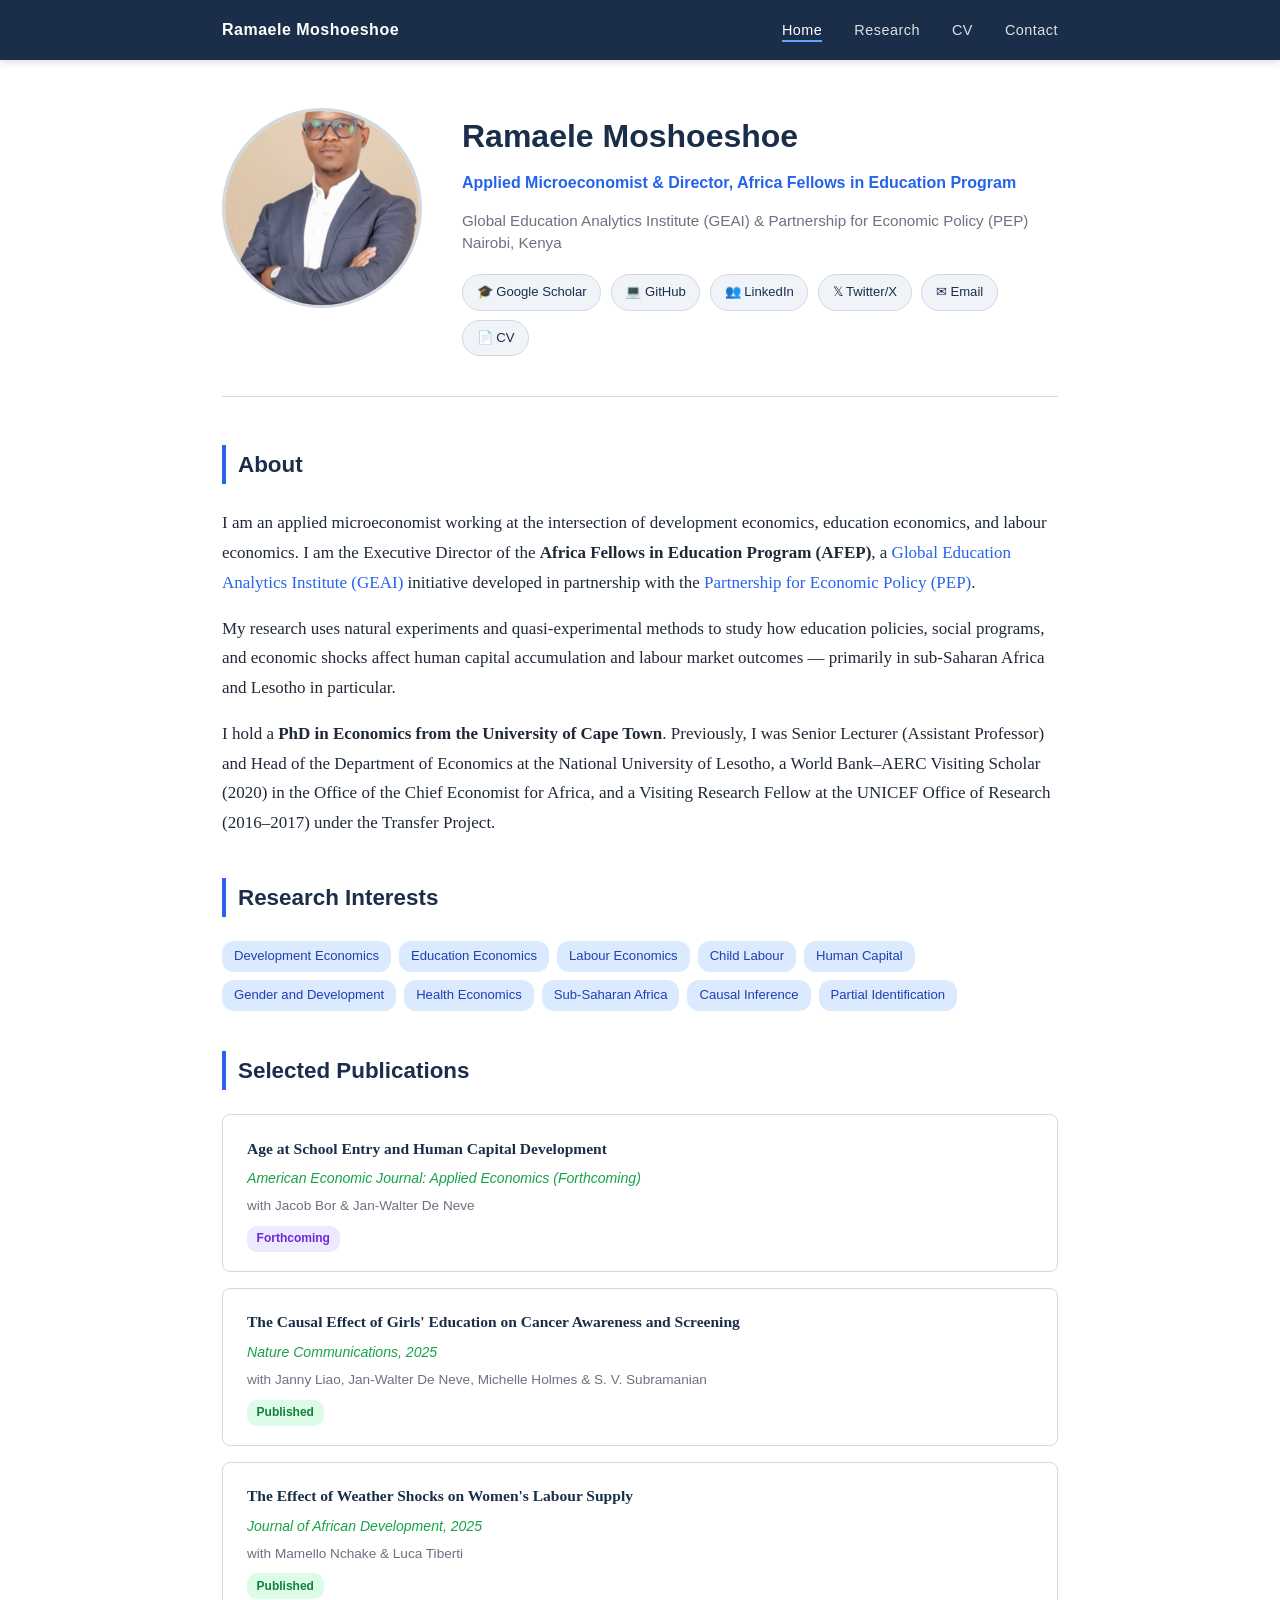
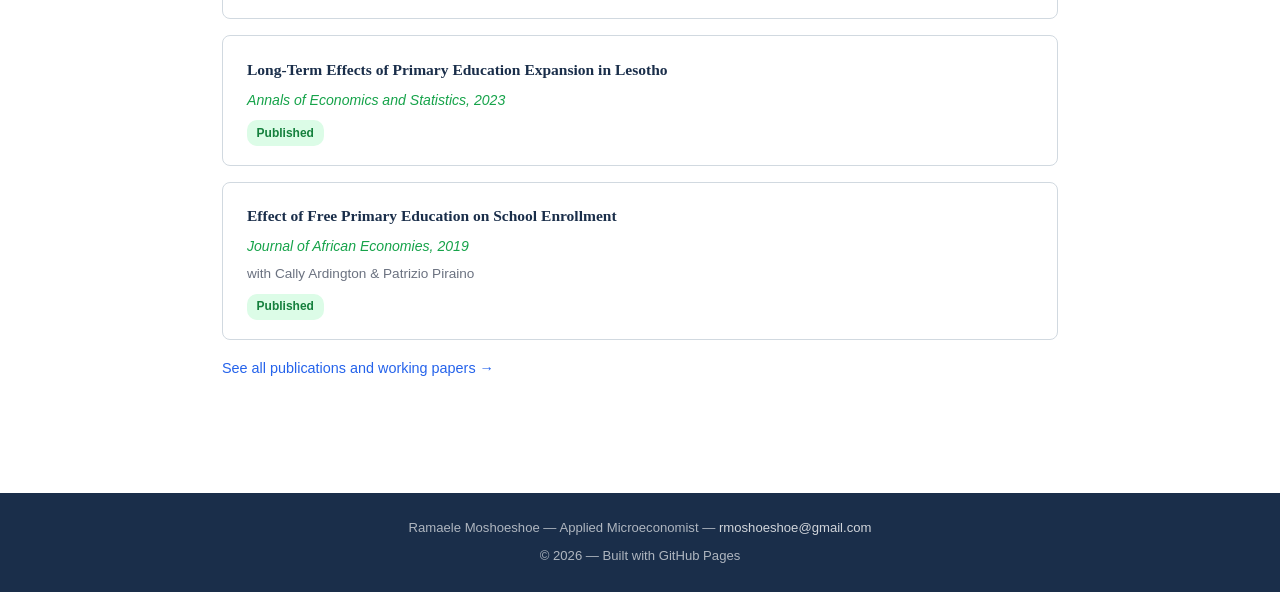
==== index.html @ 140e9177 "Add Google Scholar link" ====
<!DOCTYPE html>
<html lang="en">
<head>
  <meta charset="UTF-8" />
  <meta name="viewport" content="width=device-width, initial-scale=1.0" />
  <title>Ramaele Moshoeshoe — Economist</title>
  <meta name="description" content="Personal website of Ramaele Moshoeshoe, applied microeconomist and Director of the Africa Fellows in Education Program." />
  <link rel="stylesheet" href="css/style.css" />
</head>
<body>

<!-- ===== NAVIGATION ===== -->
<nav>
  <div class="nav-inner">
    <span class="nav-brand">Ramaele Moshoeshoe</span>
    <ul>
      <li><a href="index.html" class="active">Home</a></li>
      <li><a href="research.html">Research</a></li>
      <li><a href="cv.html">CV</a></li>
      <li><a href="contact.html">Contact</a></li>
    </ul>
  </div>
</nav>

<!-- ===== MAIN CONTENT ===== -->
<div class="container">

  <!-- Profile -->
  <section class="hero">
    <img
      src="profile_cropped.jpg"
      alt="Ramaele Moshoeshoe"
      style="width:200px; height:200px; border-radius:50%; flex-shrink:0; border:3px solid #d1d9e0;"
    />
    <div class="hero-text">
      <h1>Ramaele Moshoeshoe</h1>
      <p class="title">Applied Microeconomist &amp; Director, Africa Fellows in Education Program</p>
      <p class="affil">
        Global Education Analytics Institute (GEAI) &amp; Partnership for Economic Policy (PEP)<br />
        Nairobi, Kenya
      </p>

      <div class="social-links">
        <a href="https://scholar.google.com/citations?user=QpZNCz0AAAAJ" target="_blank">
          &#127891; Google Scholar
        </a>
        <a href="https://github.com/rmoshoeshoe" target="_blank">
          &#128187; GitHub
        </a>
        <a href="https://www.linkedin.com/in/ramaele-moshoeshoe-6586a420" target="_blank">
          &#128101; LinkedIn
        </a>
        <a href="https://twitter.com/rama_mosh" target="_blank">
          &#120143; Twitter/X
        </a>
        <a href="mailto:rmoshoeshoe@gmail.com">
          &#9993; Email
        </a>
        <a href="cv.html">
          &#128196; CV
        </a>
      </div>
    </div>
  </section>

  <!-- About -->
  <section class="bio" style="margin-bottom: 2.5rem;">
    <h2 class="section-title">About</h2>
    <p>
      I am an applied microeconomist working at the intersection of development economics,
      education economics, and labour economics. I am the Executive Director of the
      <strong>Africa Fellows in Education Program (AFEP)</strong>, a
      <a href="https://geai.org" target="_blank">Global Education Analytics Institute (GEAI)</a>
      initiative developed in partnership with the
      <a href="https://www.pep-net.org" target="_blank">Partnership for Economic Policy (PEP)</a>.
    </p>
    <p>
      My research uses natural experiments and quasi-experimental methods to study how education
      policies, social programs, and economic shocks affect human capital accumulation and
      labour market outcomes — primarily in sub-Saharan Africa and Lesotho in particular.
    </p>
    <p>
      I hold a <strong>PhD in Economics from the University of Cape Town</strong>.
      Previously, I was Senior Lecturer (Assistant Professor) and Head of the Department of
      Economics at the National University of Lesotho, a World Bank–AERC Visiting Scholar
      (2020) in the Office of the Chief Economist for Africa, and a Visiting Research Fellow
      at the UNICEF Office of Research (2016–2017) under the Transfer Project.
    </p>
  </section>

  <!-- Research Interests -->
  <section style="margin-bottom: 2.5rem;">
    <h2 class="section-title">Research Interests</h2>
    <div class="tags">
      <span class="tag">Development Economics</span>
      <span class="tag">Education Economics</span>
      <span class="tag">Labour Economics</span>
      <span class="tag">Child Labour</span>
      <span class="tag">Human Capital</span>
      <span class="tag">Gender and Development</span>
      <span class="tag">Health Economics</span>
      <span class="tag">Sub-Saharan Africa</span>
      <span class="tag">Causal Inference</span>
      <span class="tag">Partial Identification</span>
    </div>
  </section>

  <!-- Selected Publications -->
  <section>
    <h2 class="section-title">Selected Publications</h2>
    <ul class="pub-list">

      <li class="pub-item">
        <div class="pub-title">
          Age at School Entry and Human Capital Development
        </div>
        <div class="pub-journal">American Economic Journal: Applied Economics (Forthcoming)</div>
        <div class="pub-authors">with Jacob Bor &amp; Jan-Walter De Neve</div>
        <div class="pub-meta">
          <span class="badge badge-forth">Forthcoming</span>
        </div>
      </li>

      <li class="pub-item">
        <div class="pub-title">
          The Causal Effect of Girls' Education on Cancer Awareness and Screening
        </div>
        <div class="pub-journal">Nature Communications, 2025</div>
        <div class="pub-authors">with Janny Liao, Jan-Walter De Neve, Michelle Holmes &amp; S. V. Subramanian</div>
        <div class="pub-meta">
          <span class="badge badge-pub">Published</span>
        </div>
      </li>

      <li class="pub-item">
        <div class="pub-title">
          The Effect of Weather Shocks on Women's Labour Supply
        </div>
        <div class="pub-journal">Journal of African Development, 2025</div>
        <div class="pub-authors">with Mamello Nchake &amp; Luca Tiberti</div>
        <div class="pub-meta">
          <span class="badge badge-pub">Published</span>
        </div>
      </li>

      <li class="pub-item">
        <div class="pub-title">
          Long-Term Effects of Primary Education Expansion in Lesotho
        </div>
        <div class="pub-journal">Annals of Economics and Statistics, 2023</div>
        <div class="pub-meta">
          <span class="badge badge-pub">Published</span>
        </div>
      </li>

      <li class="pub-item">
        <div class="pub-title">
          Effect of Free Primary Education on School Enrollment
        </div>
        <div class="pub-journal">Journal of African Economies, 2019</div>
        <div class="pub-authors">with Cally Ardington &amp; Patrizio Piraino</div>
        <div class="pub-meta">
          <span class="badge badge-pub">Published</span>
        </div>
      </li>

    </ul>
    <p style="margin-top: 1rem; font-family: Arial, sans-serif; font-size: 0.9rem;">
      <a href="research.html">See all publications and working papers &rarr;</a>
    </p>
  </section>

</div>

<!-- ===== FOOTER ===== -->
<footer>
  <p>Ramaele Moshoeshoe &mdash; Applied Microeconomist &mdash;
    <a href="mailto:rmoshoeshoe@gmail.com">rmoshoeshoe@gmail.com</a>
  </p>
  <p style="margin-top: 0.3rem;">
    &copy; <span id="yr"></span> &mdash;
    Built with GitHub Pages
  </p>
</footer>
<script>document.getElementById('yr').textContent = new Date().getFullYear();</script>

</body>
</html>
---- css/style.css ----
/* ============================================================
   Personal Academic Website — Ramaele Moshoeshoe
   Style: Clean, minimal, academic
   ============================================================ */

/* --- Reset & Base --- */
*, *::before, *::after { box-sizing: border-box; margin: 0; padding: 0; }

:root {
  --navy:   #1a2e4a;
  --blue:   #2563eb;
  --light:  #f0f4f8;
  --border: #d1d9e0;
  --text:   #1f2937;
  --muted:  #6b7280;
  --white:  #ffffff;
  --green:  #16a34a;
}

html { scroll-behavior: smooth; }

body {
  font-family: 'Georgia', serif;
  font-size: 17px;
  line-height: 1.75;
  color: var(--text);
  background: var(--white);
}

a { color: var(--blue); text-decoration: none; }
a:hover { text-decoration: underline; }

/* --- Navigation --- */
nav {
  background: var(--navy);
  position: sticky;
  top: 0;
  z-index: 100;
  box-shadow: 0 2px 8px rgba(0,0,0,0.15);
}

nav .nav-inner {
  max-width: 900px;
  margin: 0 auto;
  padding: 0 2rem;
  display: flex;
  align-items: center;
  justify-content: space-between;
  height: 60px;
}

nav .nav-brand {
  color: var(--white);
  font-size: 1rem;
  font-weight: bold;
  font-family: 'Arial', sans-serif;
  letter-spacing: 0.5px;
}

nav ul {
  list-style: none;
  display: flex;
  gap: 2rem;
}

nav ul a {
  color: rgba(255,255,255,0.85);
  font-family: 'Arial', sans-serif;
  font-size: 0.9rem;
  letter-spacing: 0.5px;
  transition: color 0.2s;
}

nav ul a:hover, nav ul a.active {
  color: var(--white);
  text-decoration: none;
  border-bottom: 2px solid #60a5fa;
  padding-bottom: 2px;
}

/* --- Page Layout --- */
.container {
  max-width: 900px;
  margin: 0 auto;
  padding: 3rem 2rem;
}

/* --- Hero / Profile Section --- */
.hero {
  display: flex;
  gap: 2.5rem;
  align-items: flex-start;
  margin-bottom: 3rem;
  padding-bottom: 2.5rem;
  border-bottom: 1px solid var(--border);
}

.hero-text h1 {
  font-size: 2rem;
  color: var(--navy);
  font-family: 'Arial', sans-serif;
  margin-bottom: 0.3rem;
}

.hero-text .title {
  font-size: 1rem;
  color: var(--blue);
  font-family: 'Arial', sans-serif;
  font-weight: bold;
  margin-bottom: 0.8rem;
}

.hero-text .affil {
  font-size: 0.95rem;
  color: var(--muted);
  font-family: 'Arial', sans-serif;
  margin-bottom: 1.2rem;
  line-height: 1.5;
}

/* Social links */
.social-links {
  display: flex;
  flex-wrap: wrap;
  gap: 0.6rem;
  margin-top: 1rem;
}

.social-links a {
  display: inline-flex;
  align-items: center;
  gap: 0.4rem;
  padding: 0.35rem 0.85rem;
  border: 1px solid var(--border);
  border-radius: 20px;
  font-size: 0.82rem;
  font-family: 'Arial', sans-serif;
  color: var(--navy);
  background: var(--light);
  transition: all 0.2s;
}

.social-links a:hover {
  background: var(--navy);
  color: var(--white);
  border-color: var(--navy);
  text-decoration: none;
}

/* --- Section headings --- */
h2.section-title {
  font-size: 1.4rem;
  color: var(--navy);
  font-family: 'Arial', sans-serif;
  border-left: 4px solid var(--blue);
  padding-left: 0.75rem;
  margin-bottom: 1.5rem;
}

h3.sub-title {
  font-size: 1.05rem;
  color: var(--navy);
  font-family: 'Arial', sans-serif;
  margin: 2rem 0 1rem;
}

/* --- Bio / About text --- */
.bio p {
  margin-bottom: 1rem;
  color: var(--text);
}

/* --- Research interests tags --- */
.tags {
  display: flex;
  flex-wrap: wrap;
  gap: 0.5rem;
  margin-top: 0.5rem;
}

.tag {
  background: #dbeafe;
  color: #1e40af;
  padding: 0.25rem 0.75rem;
  border-radius: 12px;
  font-size: 0.82rem;
  font-family: 'Arial', sans-serif;
}

/* --- Publication cards --- */
.pub-list { list-style: none; }

.pub-item {
  padding: 1.2rem 1.5rem;
  border: 1px solid var(--border);
  border-radius: 8px;
  margin-bottom: 1rem;
  background: var(--white);
  transition: box-shadow 0.2s;
}

.pub-item:hover { box-shadow: 0 2px 12px rgba(0,0,0,0.08); }

.pub-item .pub-title {
  font-weight: bold;
  color: var(--navy);
  font-size: 0.97rem;
  margin-bottom: 0.3rem;
}

.pub-item .pub-journal {
  font-style: italic;
  color: var(--green);
  font-size: 0.88rem;
  font-family: 'Arial', sans-serif;
}

.pub-item .pub-authors {
  color: var(--muted);
  font-size: 0.85rem;
  font-family: 'Arial', sans-serif;
  margin-top: 0.2rem;
}

.pub-item .pub-meta {
  margin-top: 0.5rem;
  display: flex;
  gap: 0.8rem;
  flex-wrap: wrap;
}

.badge {
  display: inline-block;
  padding: 0.15rem 0.6rem;
  border-radius: 10px;
  font-size: 0.75rem;
  font-family: 'Arial', sans-serif;
  font-weight: bold;
}

.badge-pub   { background: #dcfce7; color: #15803d; }
.badge-wp    { background: #fef9c3; color: #854d0e; }
.badge-forth { background: #ede9fe; color: #6d28d9; }
.badge-book  { background: #fee2e2; color: #991b1b; }

/* --- CV timeline --- */
.cv-section { margin-bottom: 2.5rem; }

.cv-item {
  display: grid;
  grid-template-columns: 120px 1fr;
  gap: 1rem;
  padding: 0.8rem 0;
  border-bottom: 1px solid var(--light);
}

.cv-year {
  font-family: 'Arial', sans-serif;
  font-size: 0.85rem;
  color: var(--muted);
  padding-top: 2px;
}

.cv-detail strong {
  display: block;
  color: var(--navy);
  font-size: 0.95rem;
}

.cv-detail span {
  color: var(--muted);
  font-size: 0.87rem;
  font-family: 'Arial', sans-serif;
}

/* --- Contact --- */
.contact-grid {
  display: grid;
  grid-template-columns: 1fr 1fr;
  gap: 1.5rem;
}

.contact-item {
  padding: 1.2rem 1.5rem;
  border: 1px solid var(--border);
  border-radius: 8px;
  background: var(--light);
}

.contact-item .label {
  font-family: 'Arial', sans-serif;
  font-size: 0.78rem;
  text-transform: uppercase;
  letter-spacing: 1px;
  color: var(--muted);
  margin-bottom: 0.3rem;
}

.contact-item .value {
  font-size: 0.95rem;
  color: var(--navy);
}

/* --- Footer --- */
footer {
  background: var(--navy);
  color: rgba(255,255,255,0.65);
  text-align: center;
  padding: 1.5rem;
  font-family: 'Arial', sans-serif;
  font-size: 0.82rem;
  margin-top: 4rem;
}

footer a { color: rgba(255,255,255,0.8); }

/* --- Responsive --- */
@media (max-width: 680px) {
  .hero { flex-direction: column; }
  .contact-grid { grid-template-columns: 1fr; }
  .cv-item { grid-template-columns: 1fr; gap: 0.2rem; }
  nav .nav-brand { display: none; }
  nav ul { gap: 1rem; }
}
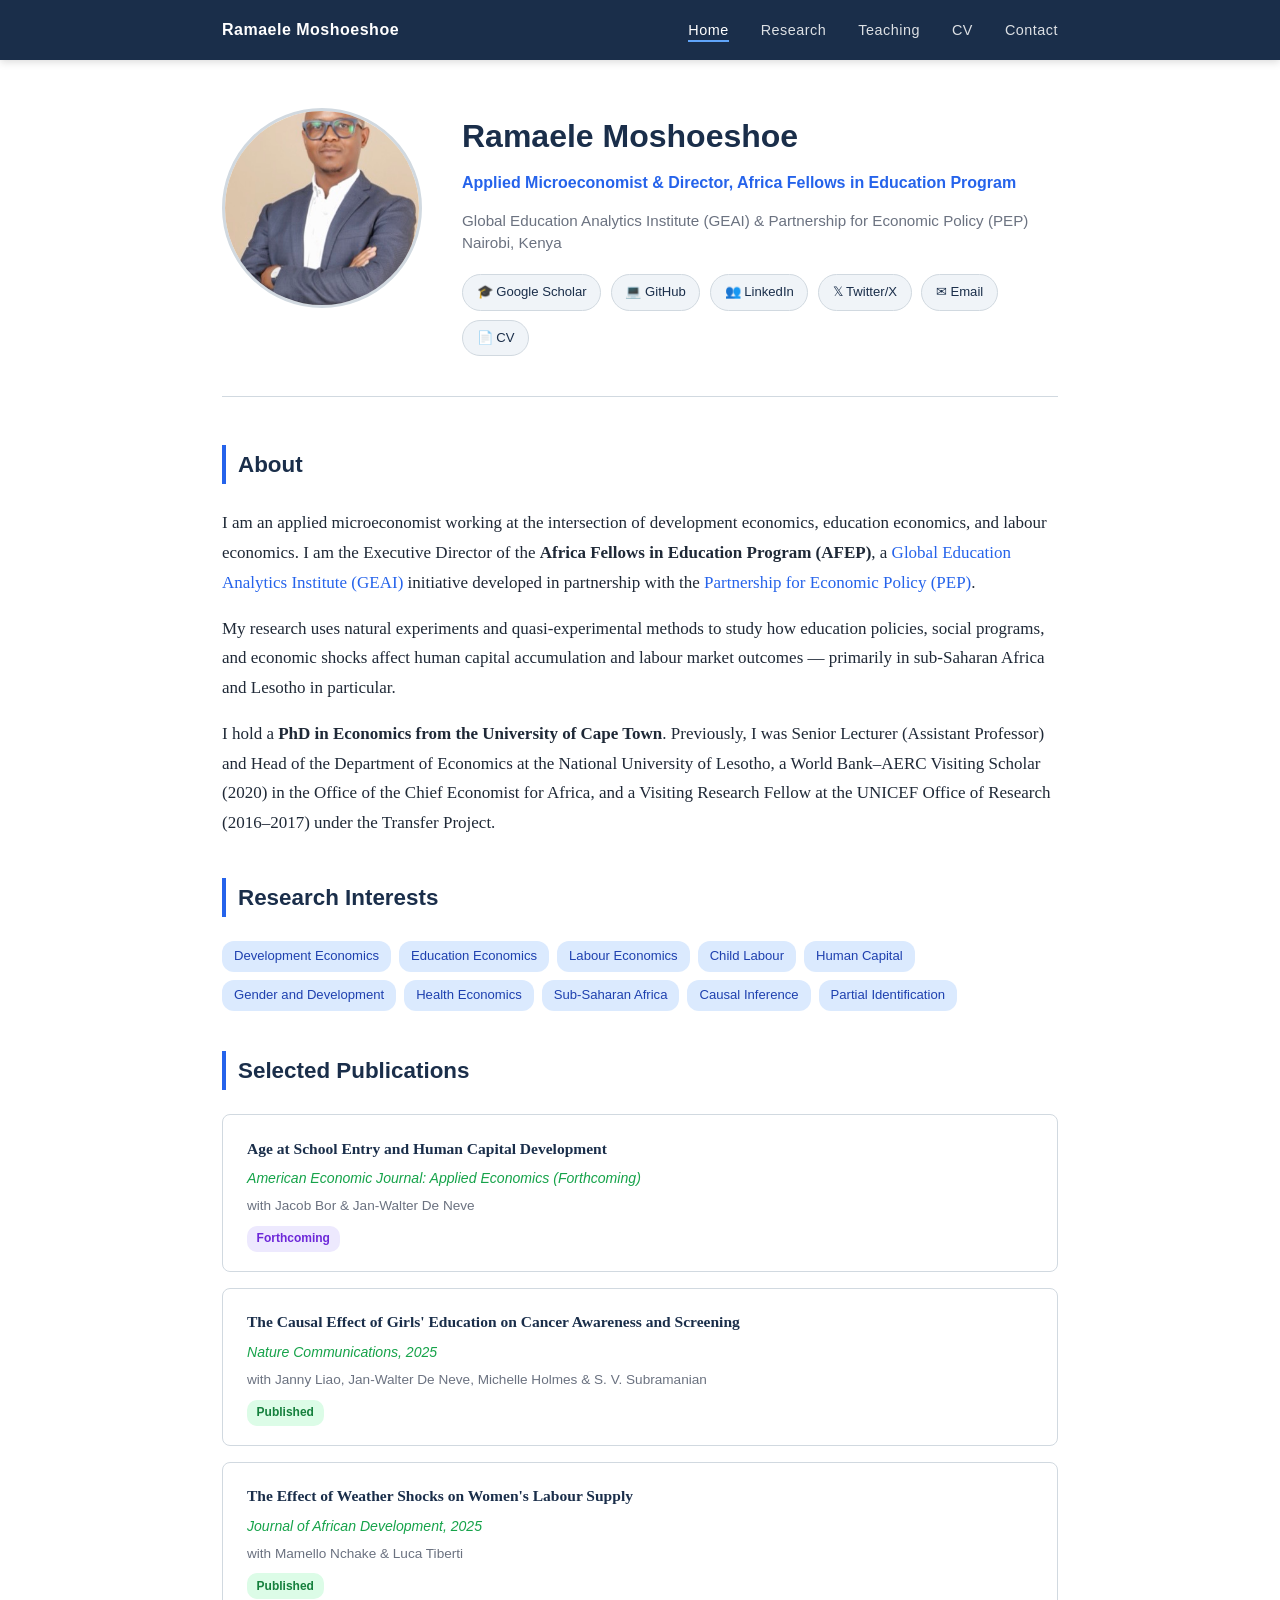
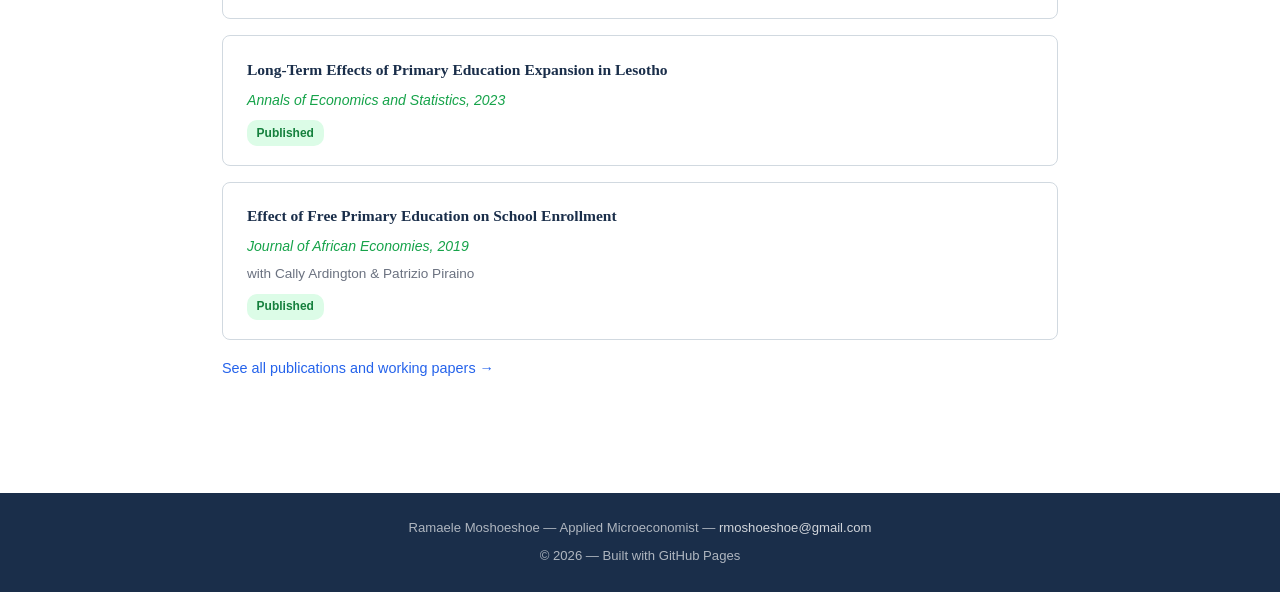
==== commit 0792fb68: "Add teaching page" ====
--- a/index.html
+++ b/index.html
@@ -16,6 +16,7 @@
     <ul>
       <li><a href="index.html" class="active">Home</a></li>
       <li><a href="research.html">Research</a></li>
+      <li><a href="teaching.html">Teaching</a></li>
       <li><a href="cv.html">CV</a></li>
       <li><a href="contact.html">Contact</a></li>
     </ul>
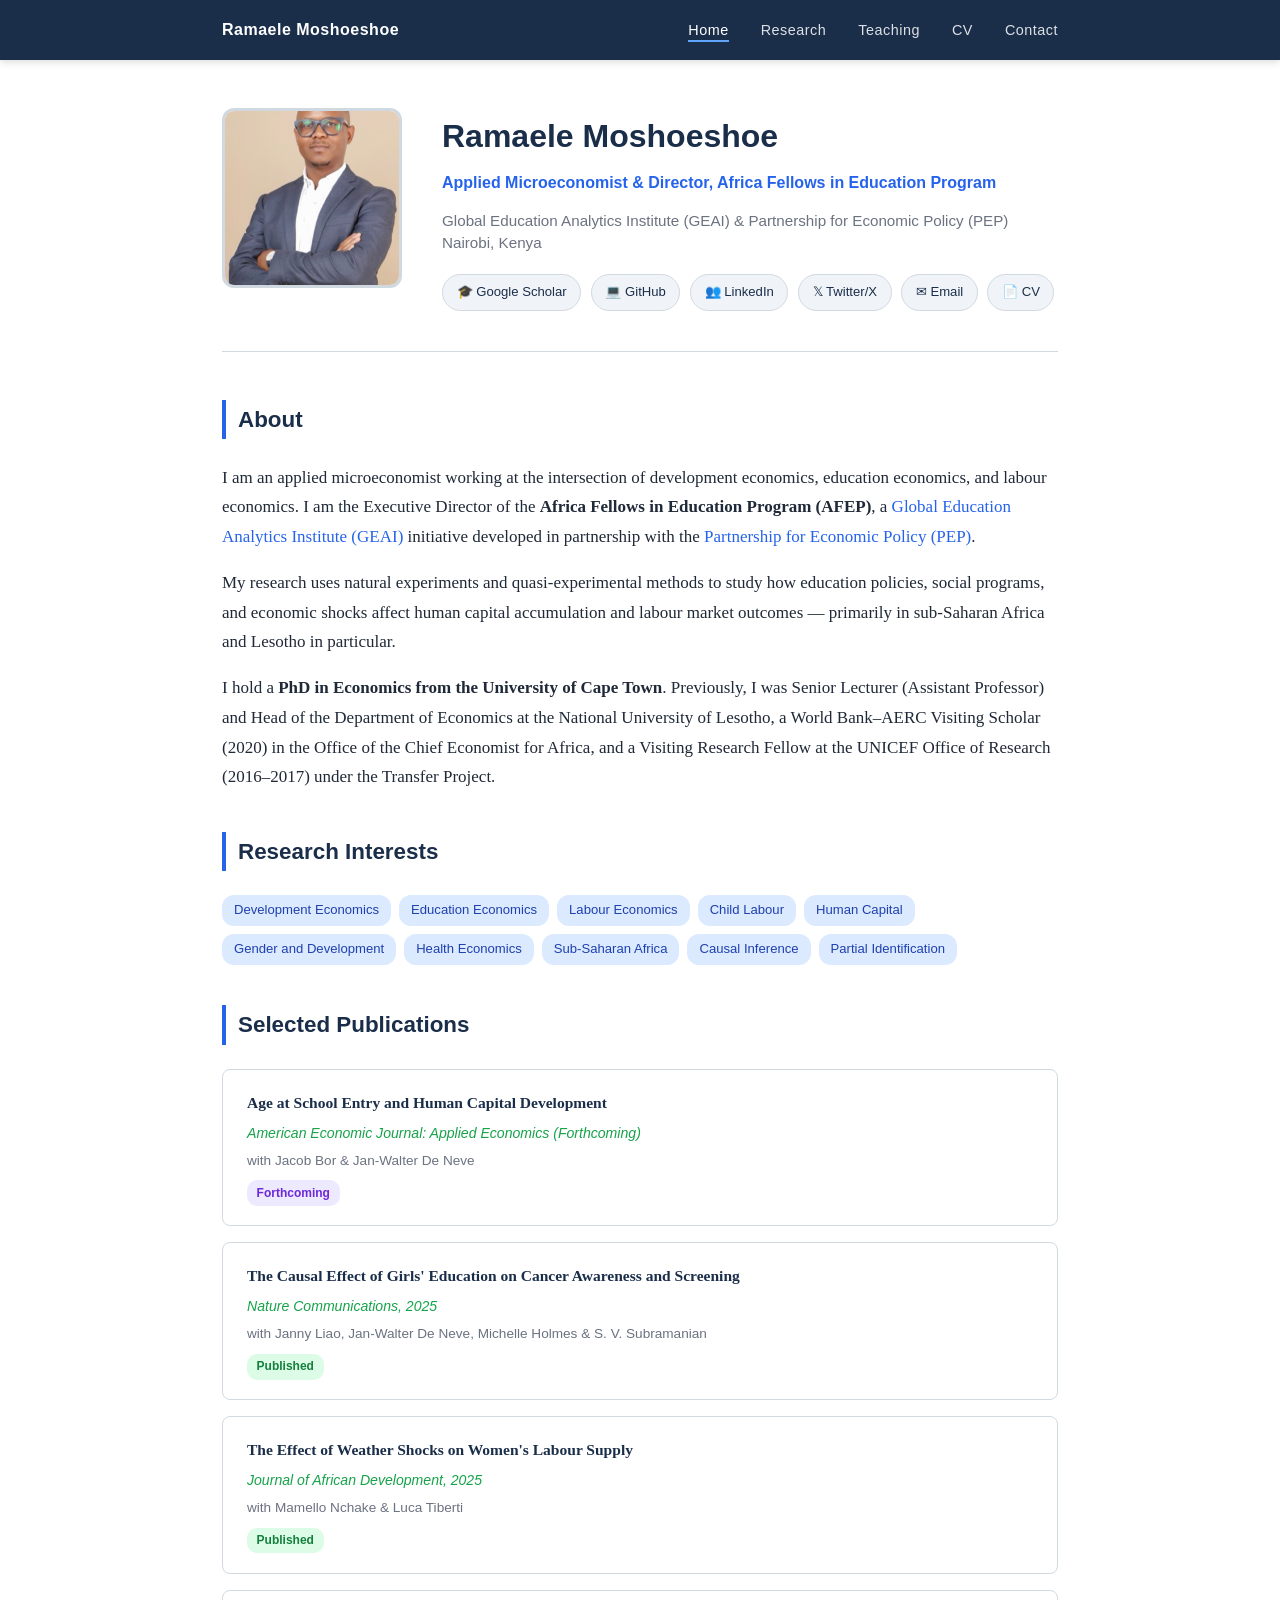
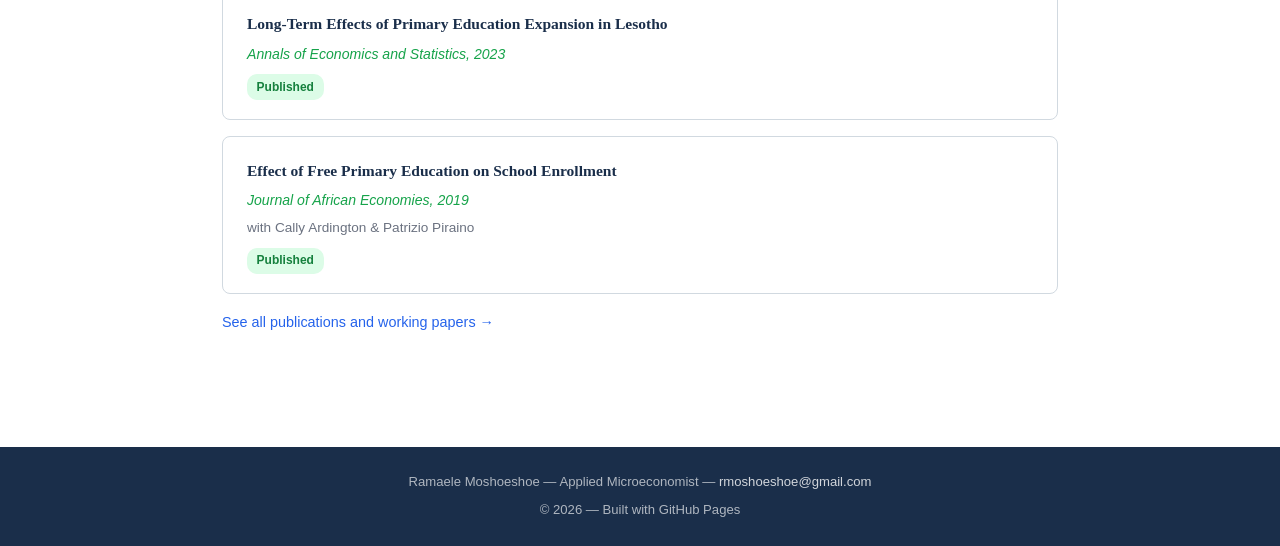
==== commit 6a861a1e: "Switch to rounded rectangle photo" ====
--- a/index.html
+++ b/index.html
@@ -31,7 +31,7 @@
     <img
       src="profile_cropped.jpg"
       alt="Ramaele Moshoeshoe"
-      style="width:200px; height:200px; border-radius:50%; flex-shrink:0; border:3px solid #d1d9e0;"
+      style="width:180px; border-radius:12px; flex-shrink:0; border:3px solid #d1d9e0; display:block;"
     />
     <div class="hero-text">
       <h1>Ramaele Moshoeshoe</h1>
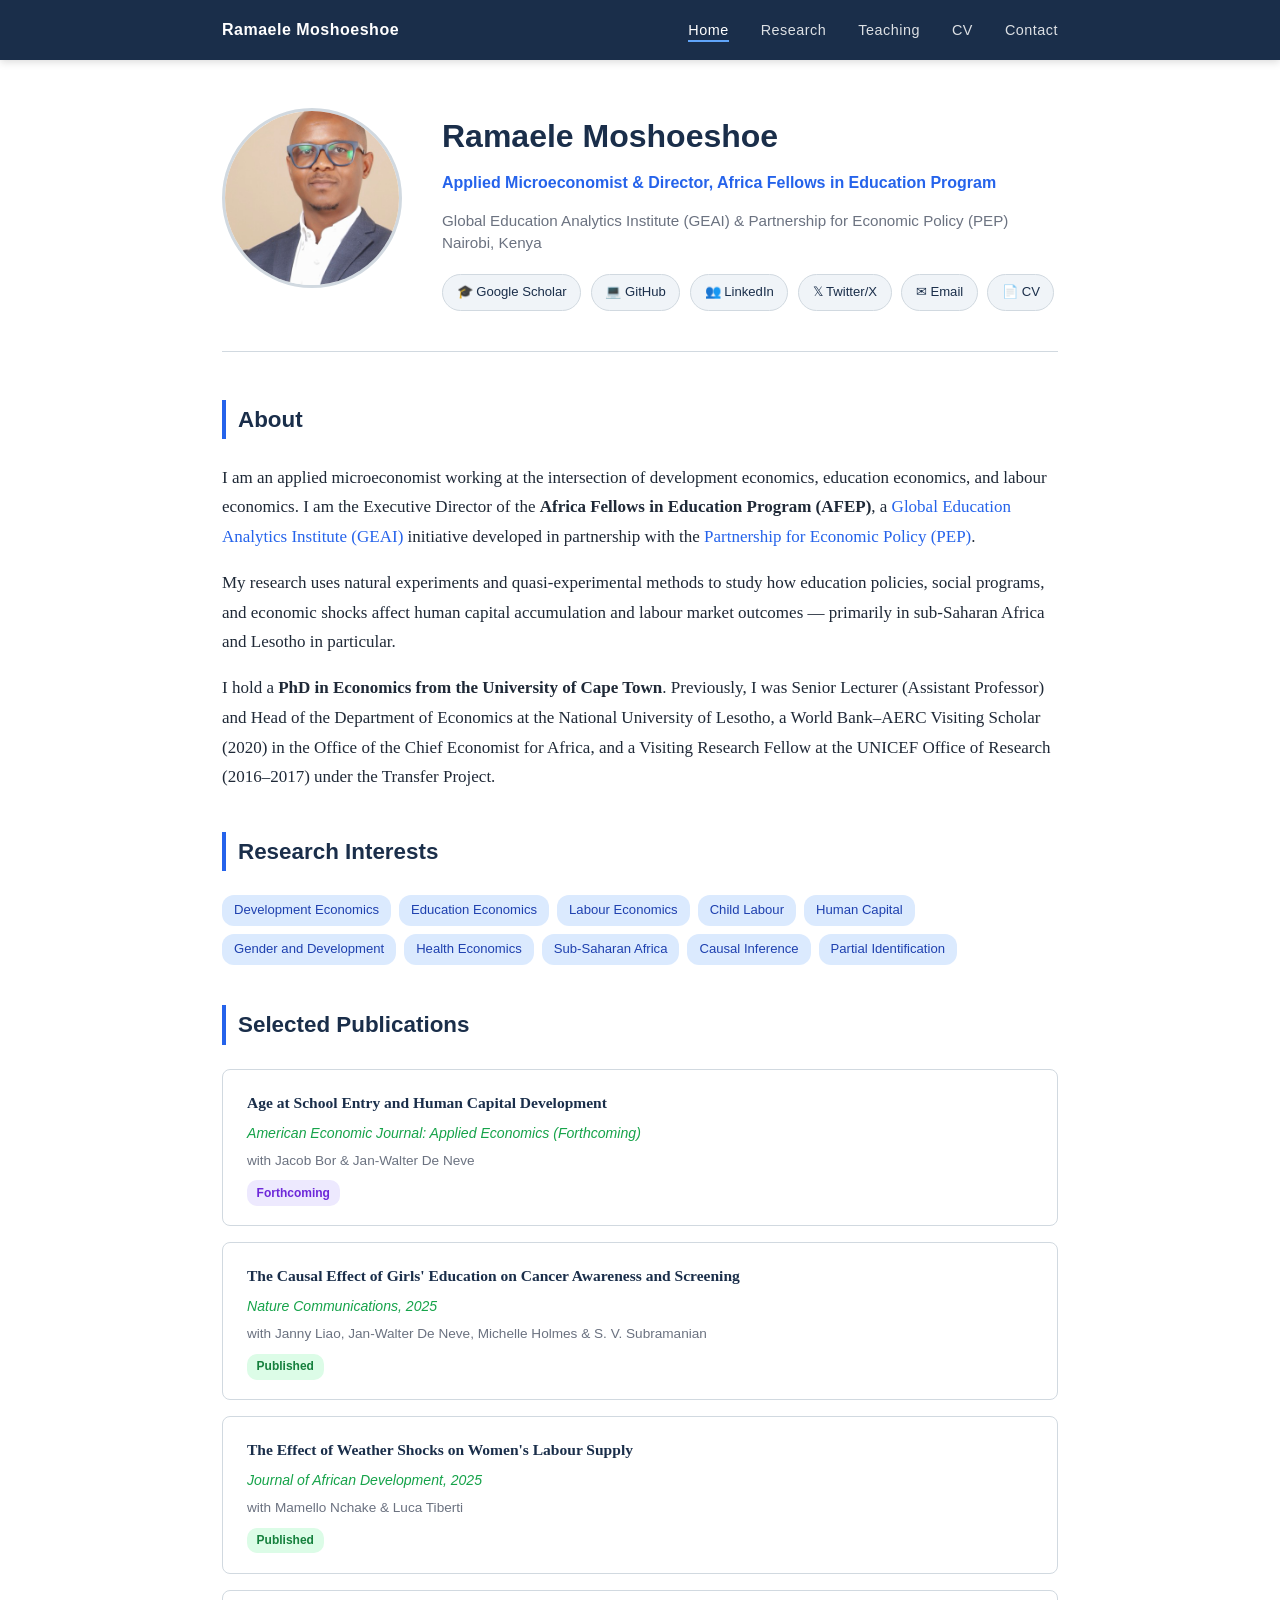
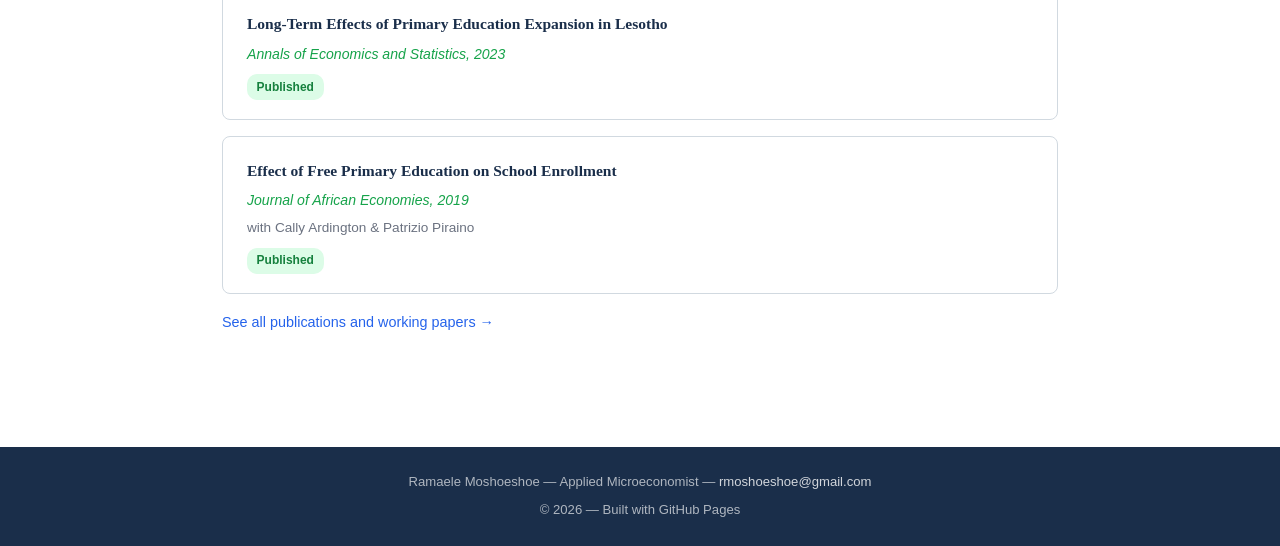
==== commit 8a7b2da4: "Better face crop from original image" ====
--- a/index.html
+++ b/index.html
@@ -29,9 +29,9 @@
   <!-- Profile -->
   <section class="hero">
     <img
-      src="profile_cropped.jpg"
+      src="face_crop.jpg"
       alt="Ramaele Moshoeshoe"
-      style="width:180px; border-radius:12px; flex-shrink:0; border:3px solid #d1d9e0; display:block;"
+      style="width:180px; height:180px; border-radius:50%; object-fit:cover; flex-shrink:0; border:3px solid #d1d9e0;"
     />
     <div class="hero-text">
       <h1>Ramaele Moshoeshoe</h1>
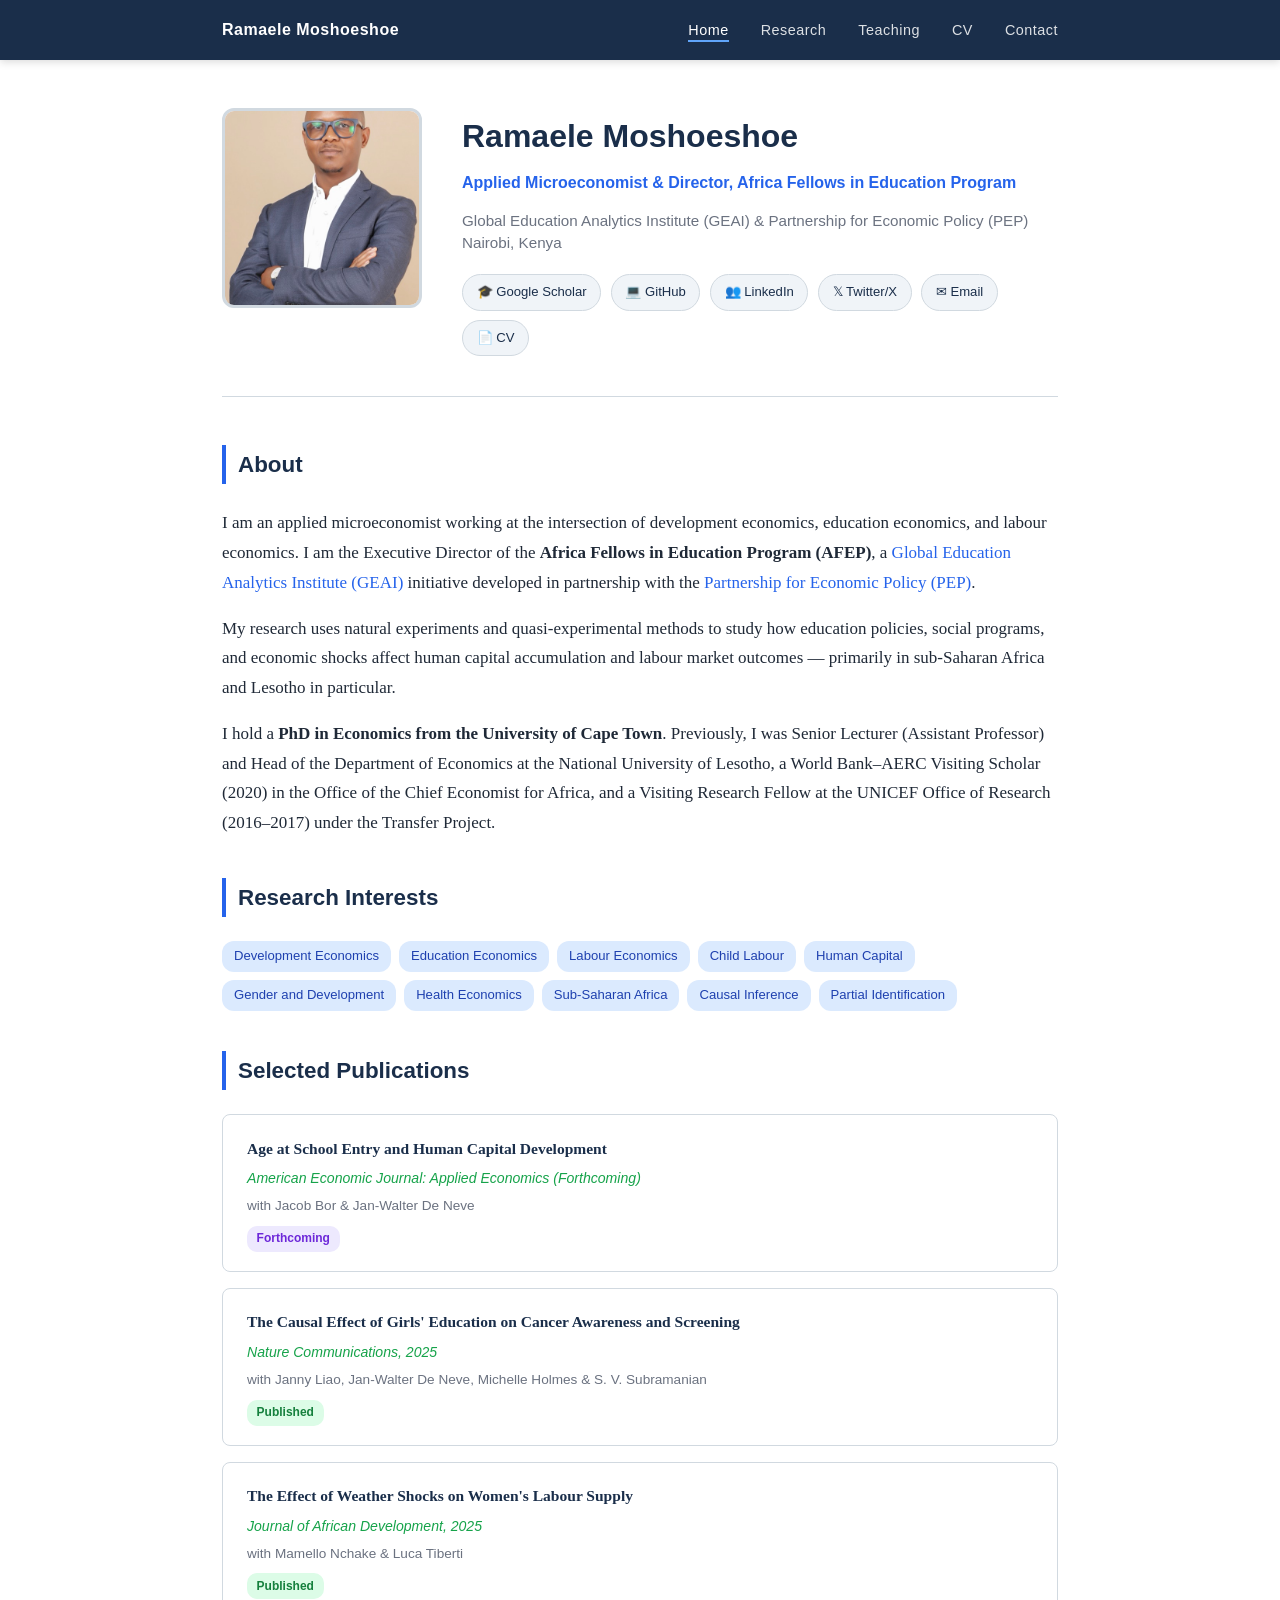
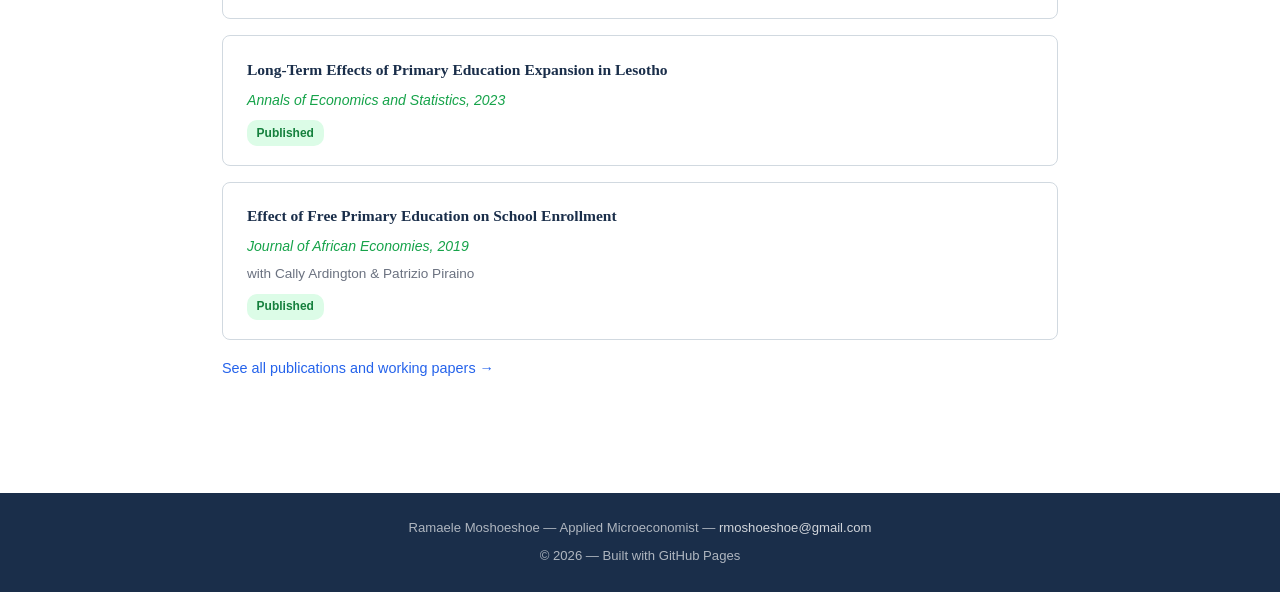
==== commit 6b5b6970: "Square photo showing full face and chest" ====
--- a/index.html
+++ b/index.html
@@ -29,9 +29,9 @@
   <!-- Profile -->
   <section class="hero">
     <img
-      src="face_crop.jpg"
+      src="face_square.jpg"
       alt="Ramaele Moshoeshoe"
-      style="width:180px; height:180px; border-radius:50%; object-fit:cover; flex-shrink:0; border:3px solid #d1d9e0;"
+      style="width:200px; border-radius:12px; flex-shrink:0; border:3px solid #d1d9e0;"
     />
     <div class="hero-text">
       <h1>Ramaele Moshoeshoe</h1>
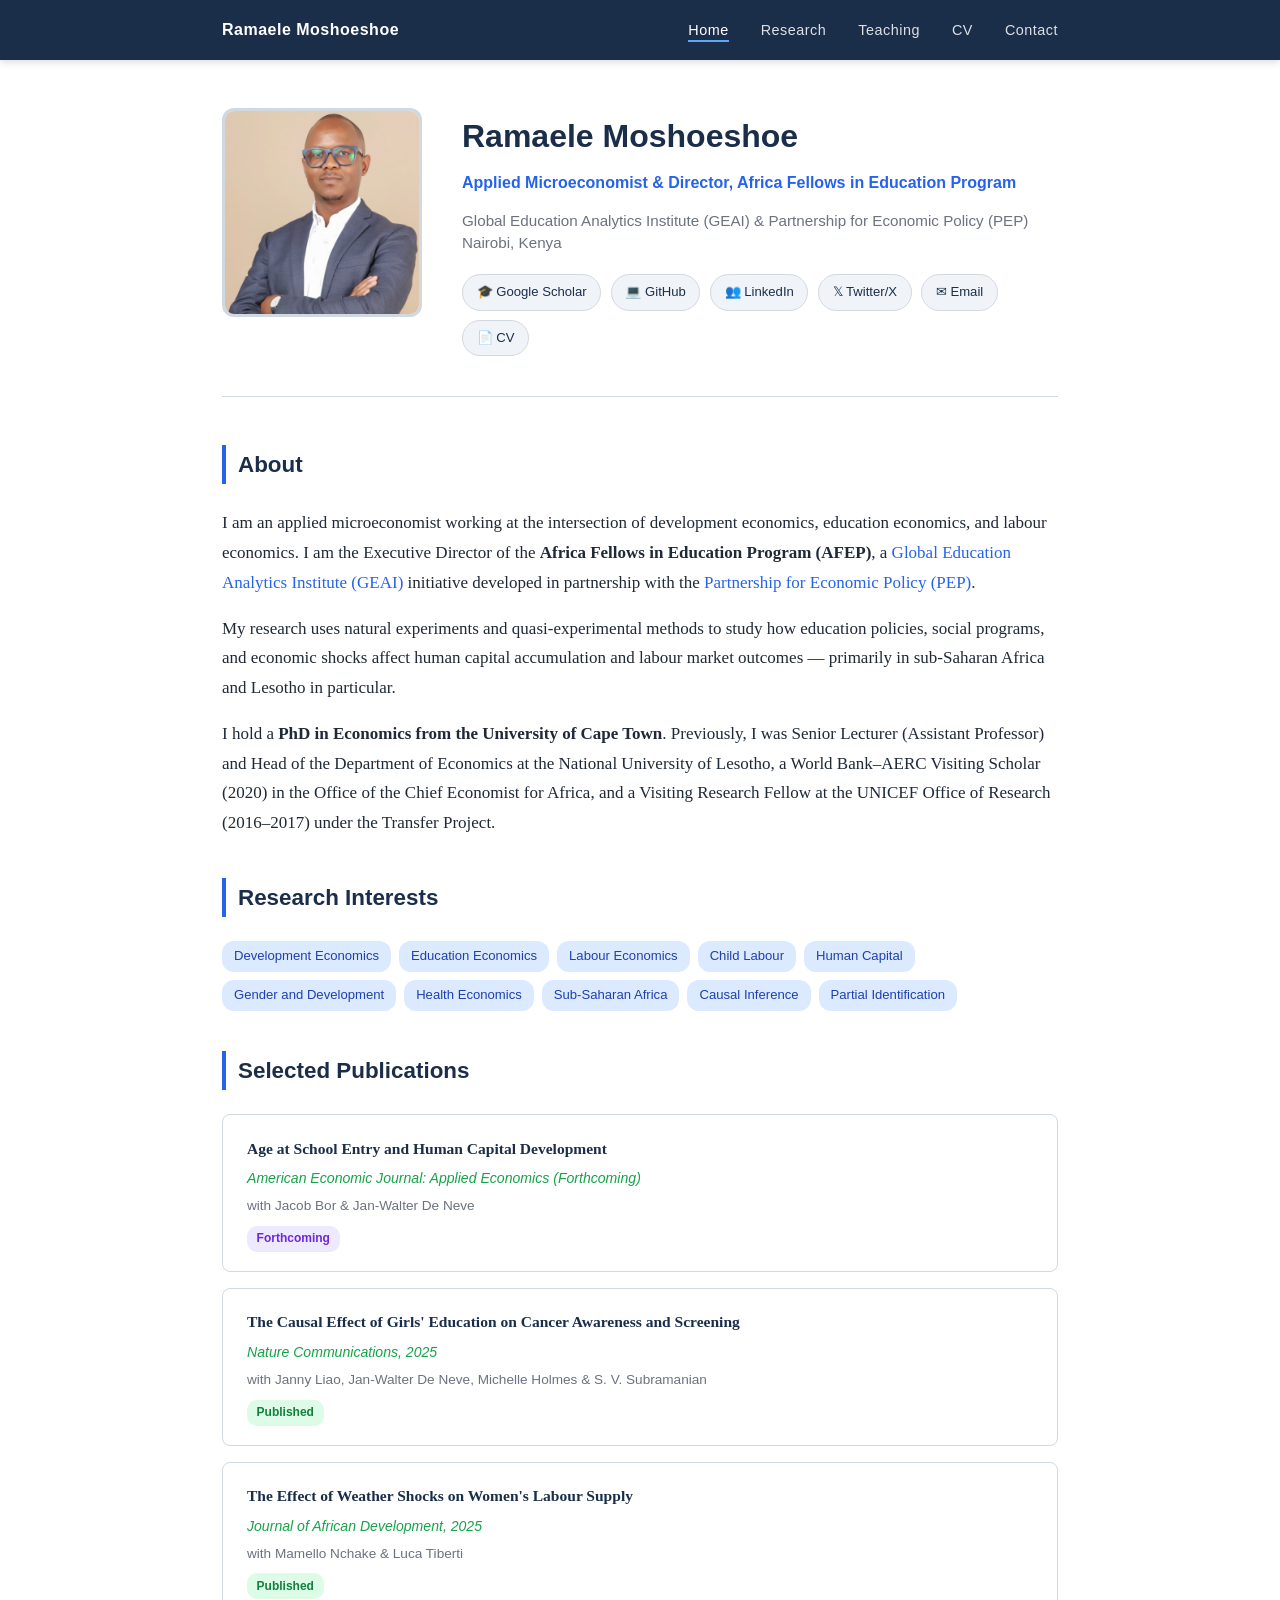
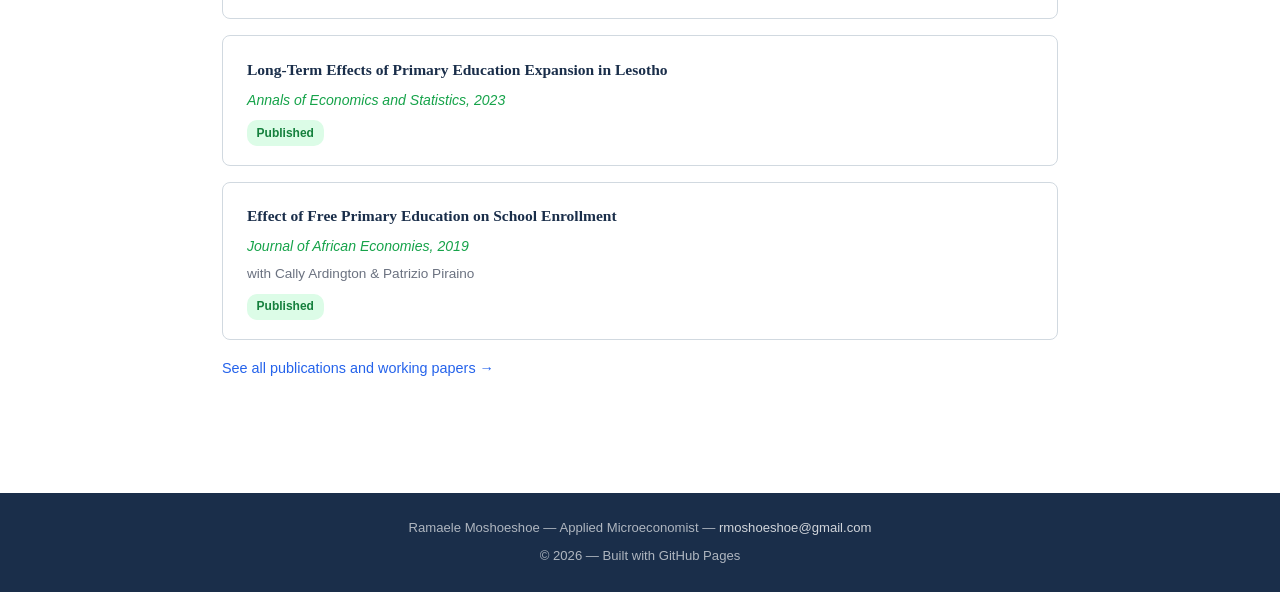
==== commit 18701d25: "Use manually cropped photo" ====
--- a/index.html
+++ b/index.html
@@ -29,7 +29,7 @@
   <!-- Profile -->
   <section class="hero">
     <img
-      src="face_square.jpg"
+      src="photo_final_web.jpg"
       alt="Ramaele Moshoeshoe"
       style="width:200px; border-radius:12px; flex-shrink:0; border:3px solid #d1d9e0;"
     />
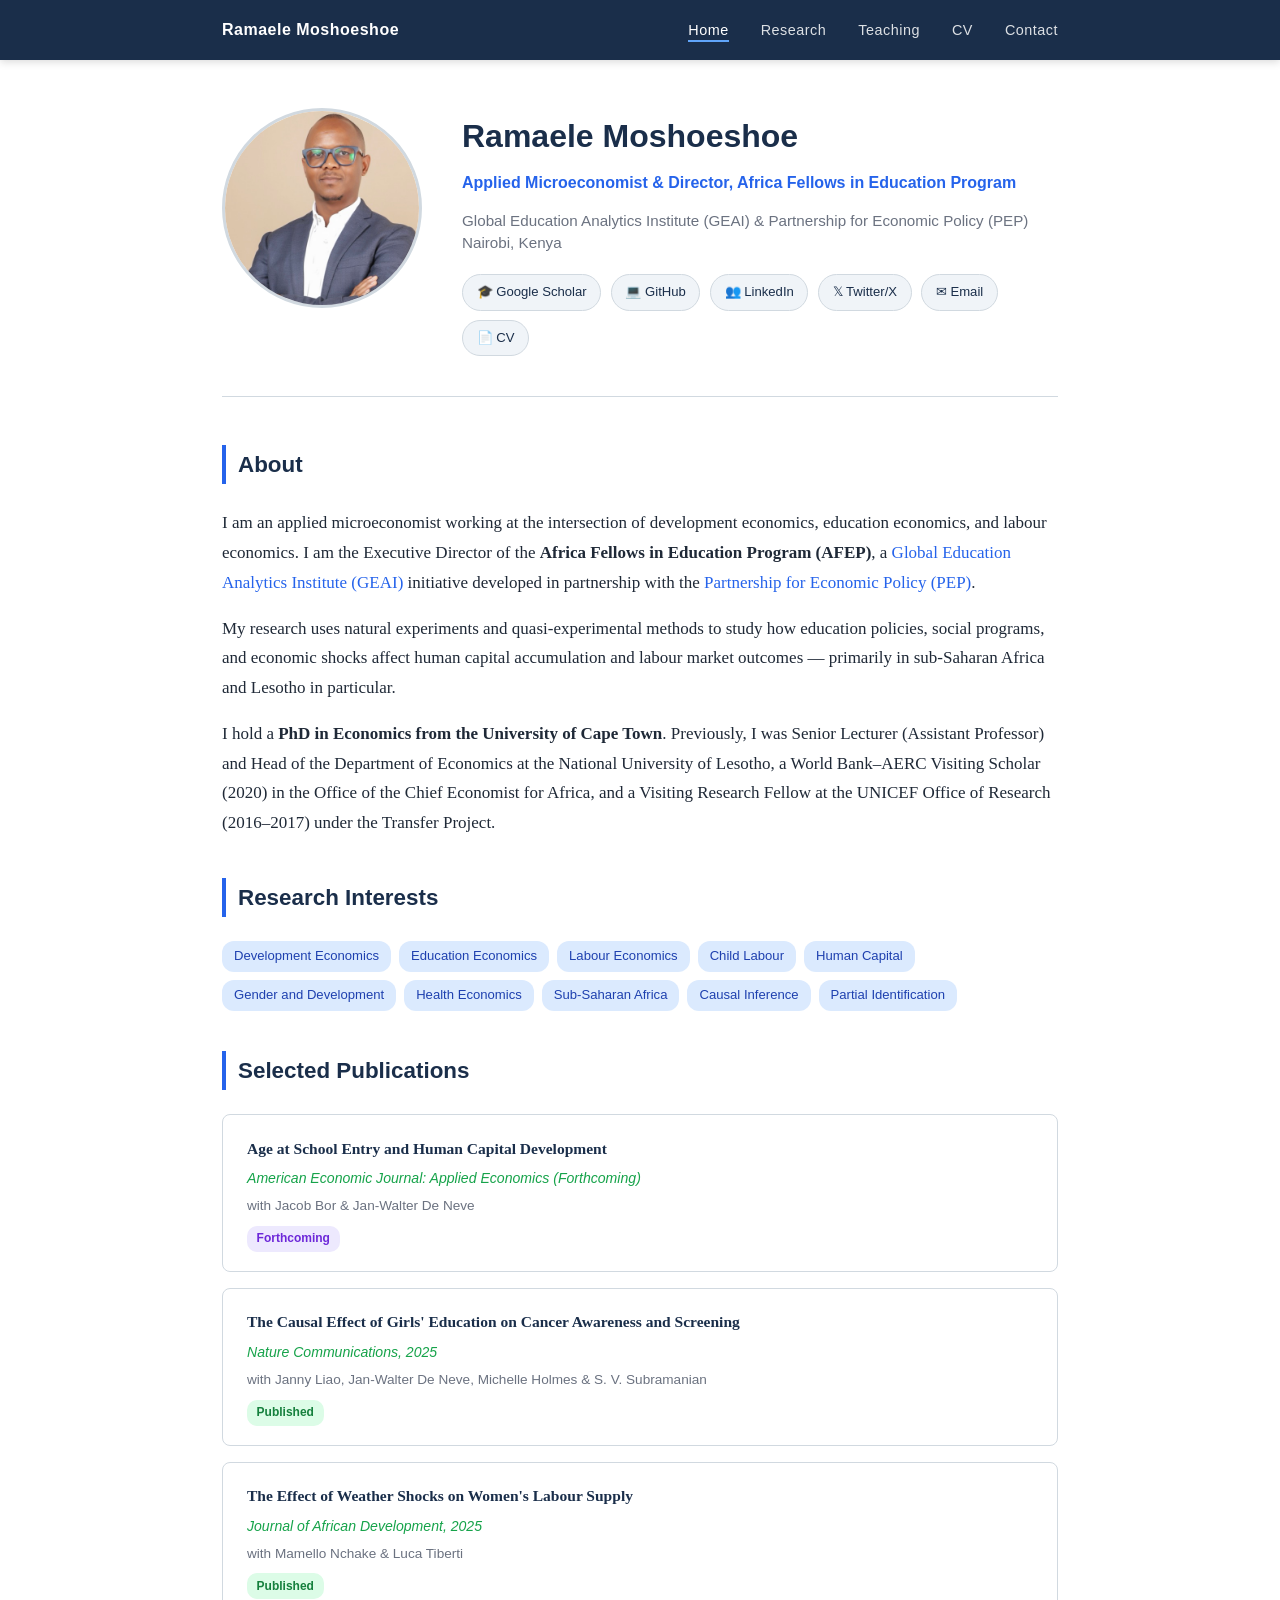
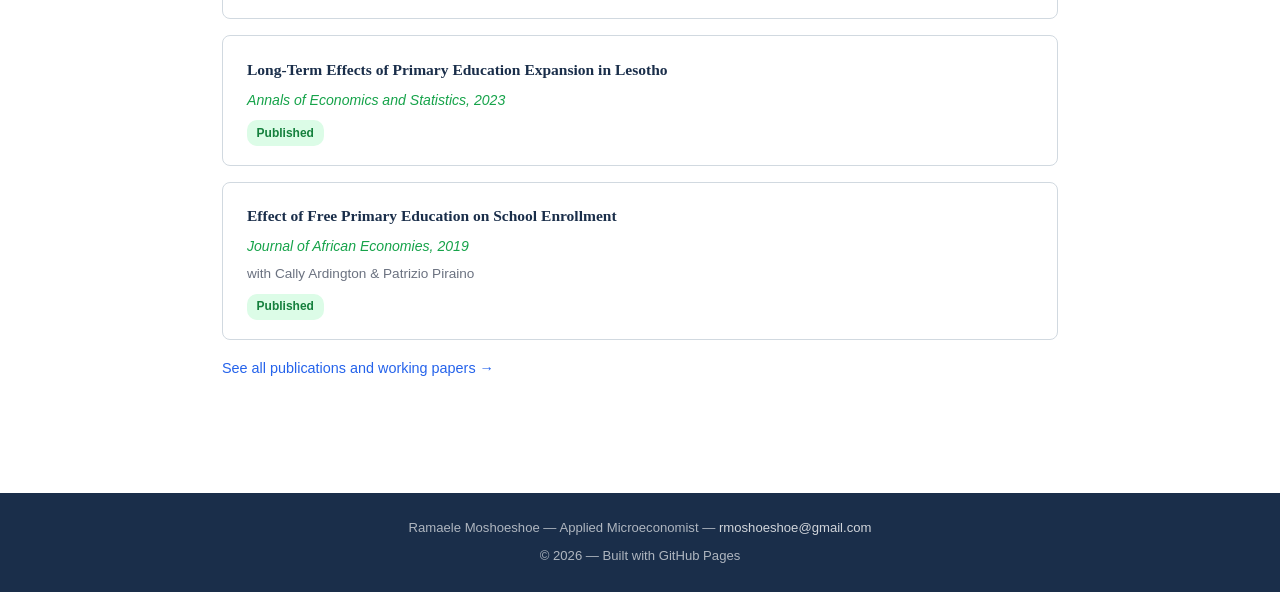
==== commit c839d56f: "Try circle frame on photo" ====
--- a/index.html
+++ b/index.html
@@ -31,7 +31,7 @@
     <img
       src="photo_final_web.jpg"
       alt="Ramaele Moshoeshoe"
-      style="width:200px; border-radius:12px; flex-shrink:0; border:3px solid #d1d9e0;"
+      style="width:200px; height:200px; border-radius:50%; object-fit:cover; object-position:top center; flex-shrink:0; border:3px solid #d1d9e0;"
     />
     <div class="hero-text">
       <h1>Ramaele Moshoeshoe</h1>
